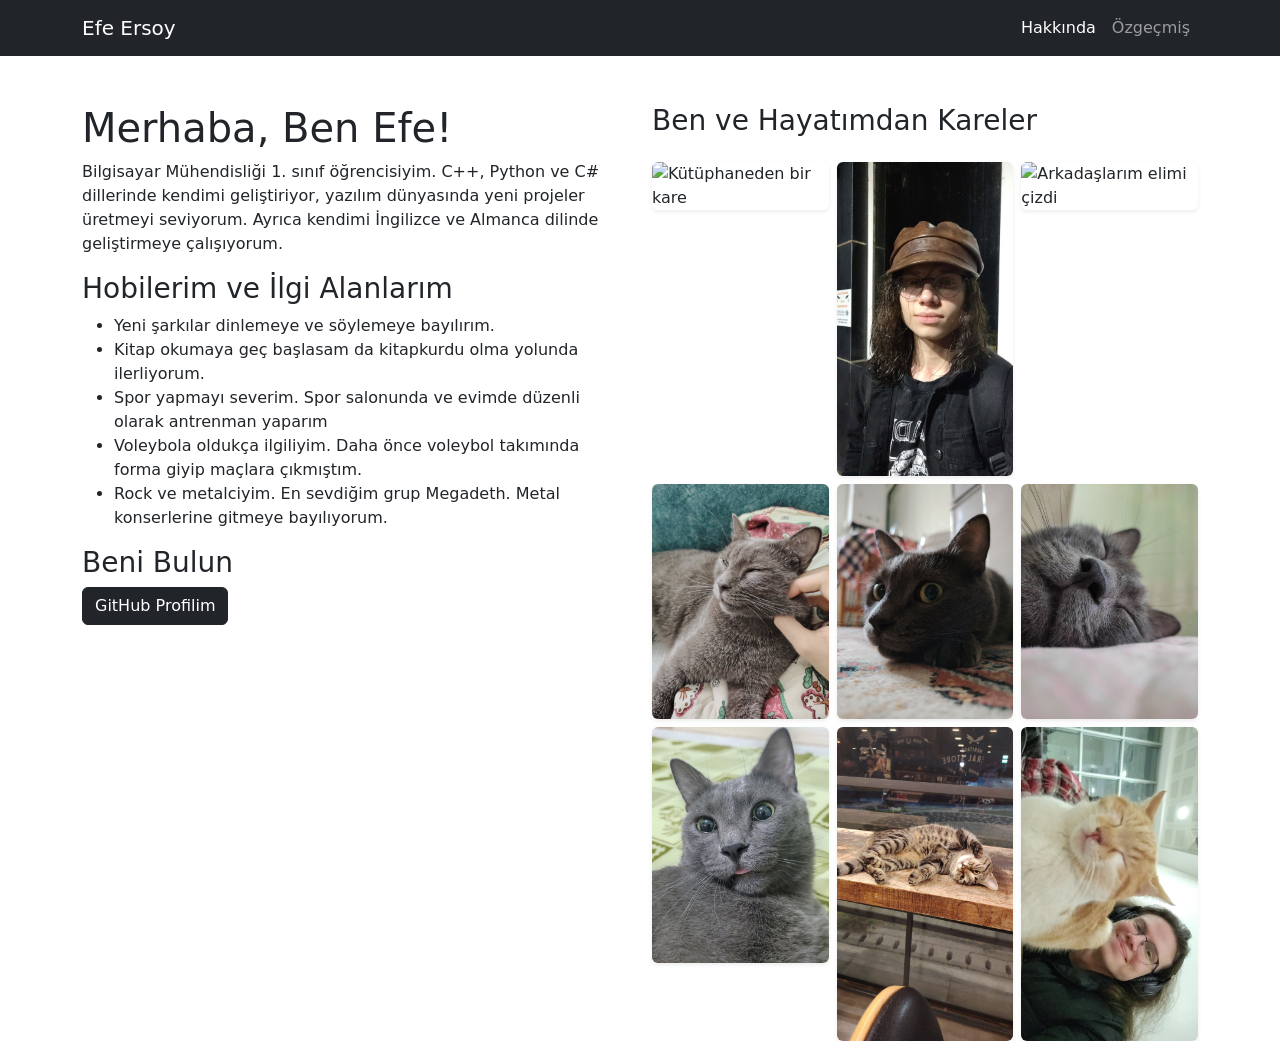
==== index.html @ 8093ba8b "ilk commit: Hakkinda ve CV sayfalari eklendi" ====
<!DOCTYPE html>
<html lang="tr">
<head>
    <meta charset="UTF-8">
    <meta name="viewport" content="width=device-width, initial-scale=1.0">
    <title>Efe Ersoy - Hakkında</title>
    <!-- Bootstrap CSS (Responsive tasarım için) -->
    <link href="https://cdn.jsdelivr.net/npm/bootstrap@5.3.0/dist/css/bootstrap.min.css" rel="stylesheet">
    <link rel="stylesheet" href="css/style.css">
</head>
<body>

    <!-- Menü (Navigasyon) -->
    <nav class="navbar navbar-expand-lg navbar-dark bg-dark">
        <div class="container">
            <a class="navbar-brand" href="index.html">Efe Ersoy</a>
            <div class="collapse navbar-collapse">
                <ul class="navbar-nav ms-auto">
                    <li class="nav-item"><a class="nav-link active" href="index.html">Hakkında</a></li>
                    <li class="nav-item"><a class="nav-link" href="cv.html">Özgeçmiş</a></li>
                </ul>
            </div>
        </div>
    </nav>

    <!-- İçerik Alanı -->
    <div class="container mt-5">
        <div class="row">
            <!-- Kendini Tanıtma -->
            <div class="col-md-6">
                <h1>Merhaba, Ben Efe!</h1>
                <p>Bilgisayar Mühendisliği 1. sınıf öğrencisiyim. C++, Python ve C# dillerinde kendimi geliştiriyor, yazılım dünyasında yeni projeler üretmeyi seviyorum. Ayrıca kendimi İngilizce ve Almanca dilinde geliştirmeye çalışıyorum.</p>
                
                <h3>Hobilerim ve İlgi Alanlarım</h3>
                <ul>
                    <li>Yeni şarkılar dinlemeye ve söylemeye bayılırım.</li>
                    <li>Kitap okumaya geç başlasam da kitapkurdu olma yolunda ilerliyorum.</li>
                    <li>Spor yapmayı severim. Spor salonunda ve evimde düzenli olarak antrenman yaparım</li>
                    <li>Voleybola oldukça ilgiliyim. Daha önce voleybol takımında forma giyip maçlara çıkmıştım.</li>
                    <li>Rock ve metalciyim. En sevdiğim grup Megadeth. Metal konserlerine gitmeye bayılıyorum.</li>
                </ul>

                <!-- Bağlantılar -->
                <h3>Beni Bulun</h3>
                <a href="https://github.com/EfeErsoy-22" target="_blank" class="btn btn-dark">GitHub Profilim</a>
            </div>

            <!-- Medya Öğeleri -->
            <div class="col-md-6">
    <h3 class="mb-4">Ben ve Hayatımdan Kareler</h3>
    
    <!-- 3x3 Galeri Başlangıcı -->
    <div class="row g-2">
        
        <!-- 1. Satır -->
        <div class="col-4">
            <img src="images/ben1.jpg" alt="Kütüphaneden bir kare" class="img-fluid rounded shadow-sm">
        </div>
        <div class="col-4">
            <img src="images/ben2.jpeg" alt="Piknik günü" class="img-fluid rounded shadow-sm">
        </div>
        <div class="col-4">
            <img src="images/ben3.jpg" alt="Arkadaşlarım elimi çizdi" class="img-fluid rounded shadow-sm">
        </div>

        <!-- 2. Satır -->
        <div class="col-4">
            <img src="images/duman1.jpeg" alt="Kedim" class="img-fluid rounded shadow-sm">
        </div>
        <div class="col-4">
            <img src="images/duman2.jpeg" alt="Mutfaktaki Duman" class="img-fluid rounded shadow-sm">
        </div>
        <div class="col-4">
            <img src="images/duman3.jpeg" alt="Uyuyan Duman" class="img-fluid rounded shadow-sm">
        </div>

        <!-- 3. Satır -->
        <div class="col-4">
            <img src="images/duman4.jpeg" alt="Aşı vurulduktan sonra" class="img-fluid rounded shadow-sm">
        </div>
        <div class="col-4">
            <img src="images/kedi1.jpeg" alt="Kafedeki kedi" class="img-fluid rounded shadow-sm">
        </div>
        <div class="col-4">
            <img src="images/kedi2.jpeg" alt="Çınaraltındaki kedi" class="img-fluid rounded shadow-sm">
        </div>

    </div>
</div>
            </div>
        </div>
    </div>

</body>
</html>
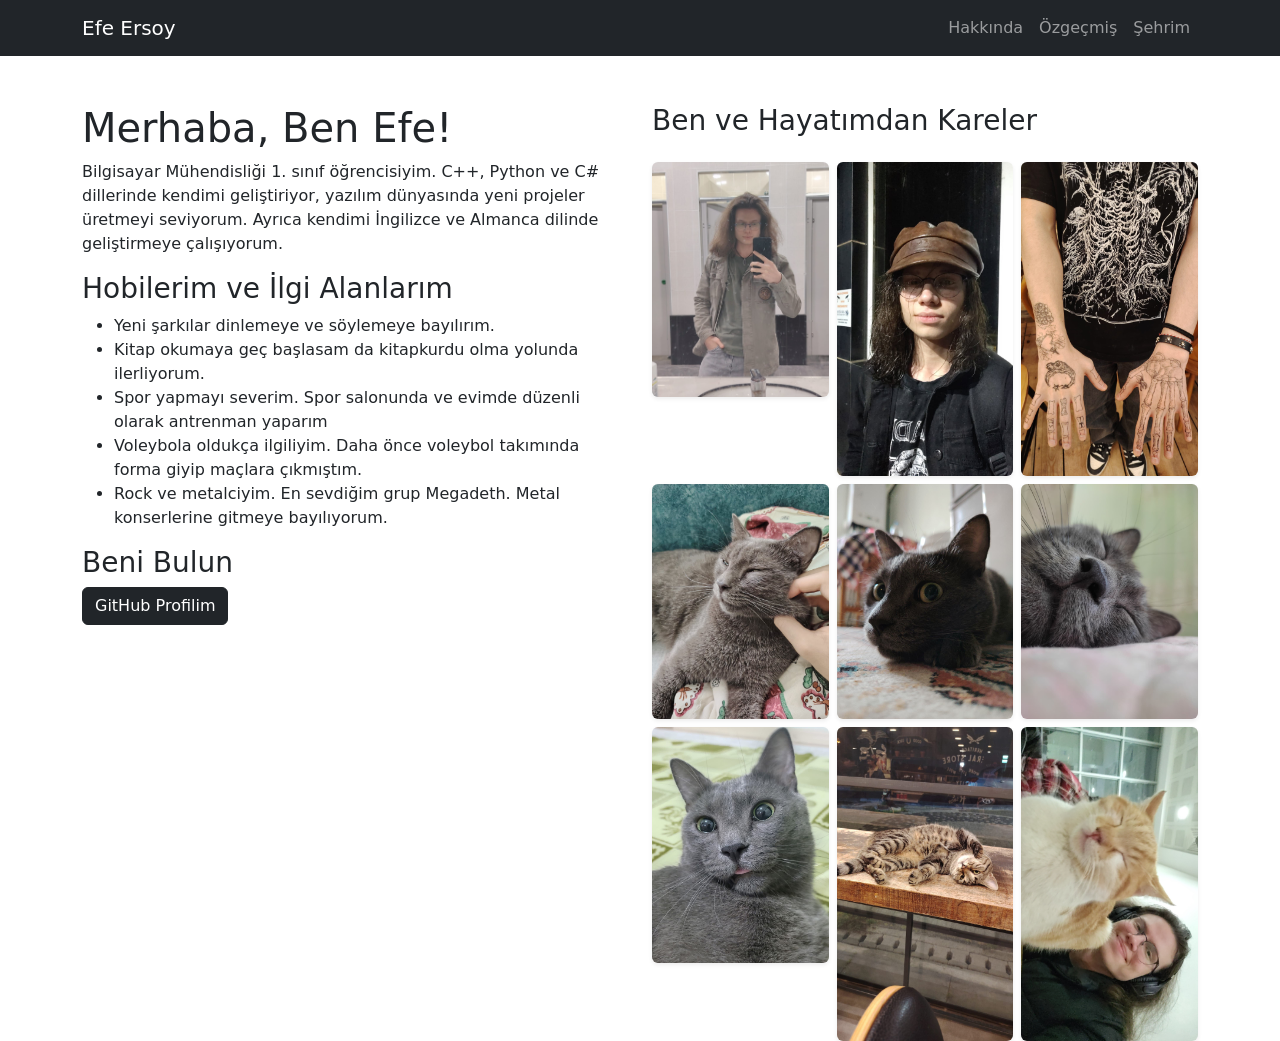
==== commit abb61bae: "Sehrim sayfasi eklendi ve mobil menuler duzeltildi" ====
--- a/index.html
+++ b/index.html
@@ -11,17 +11,25 @@
 <body>
 
     <!-- Menü (Navigasyon) -->
-    <nav class="navbar navbar-expand-lg navbar-dark bg-dark">
-        <div class="container">
-            <a class="navbar-brand" href="index.html">Efe Ersoy</a>
-            <div class="collapse navbar-collapse">
-                <ul class="navbar-nav ms-auto">
-                    <li class="nav-item"><a class="nav-link active" href="index.html">Hakkında</a></li>
-                    <li class="nav-item"><a class="nav-link" href="cv.html">Özgeçmiş</a></li>
-                </ul>
-            </div>
+
+<nav class="navbar navbar-expand-lg navbar-dark bg-dark">
+    <div class="container">
+        <a class="navbar-brand" href="index.html">Efe Ersoy</a>
+
+        <!-- Telefondaki 3 Çizgili Buton -->
+
+        <button class="navbar-toggler" type="button" data-bs-toggle="collapse" data-bs-target="#navbarNav">
+            <span class="navbar-toggler-icon"></span>
+        </button>
+        <div class="collapse navbar-collapse" id="navbarNav">
+            <ul class="navbar-nav ms-auto">
+                <li class="nav-item"><a class="nav-link" href="index.html">Hakkında</a></li>
+                <li class="nav-item"><a class="nav-link" href="cv.html">Özgeçmiş</a></li>
+                <li class="nav-item"><a class="nav-link" href="sehrim.html">Şehrim</a></li>
+            </ul>
         </div>
-    </nav>
+    </div>
+</nav>
 
     <!-- İçerik Alanı -->
     <div class="container mt-5">
@@ -54,13 +62,13 @@
         
         <!-- 1. Satır -->
         <div class="col-4">
-            <img src="images/ben1.jpg" alt="Kütüphaneden bir kare" class="img-fluid rounded shadow-sm">
+            <img src="images/ben1.jpeg" alt="Kütüphaneden bir kare" class="img-fluid rounded shadow-sm">
         </div>
         <div class="col-4">
             <img src="images/ben2.jpeg" alt="Piknik günü" class="img-fluid rounded shadow-sm">
         </div>
         <div class="col-4">
-            <img src="images/ben3.jpg" alt="Arkadaşlarım elimi çizdi" class="img-fluid rounded shadow-sm">
+            <img src="images/ben3.jpeg" alt="Arkadaşlarım elimi çizdi" class="img-fluid rounded shadow-sm">
         </div>
 
         <!-- 2. Satır -->
@@ -90,6 +98,9 @@
             </div>
         </div>
     </div>
+    
+<!-- Bootstrap JS -->
+<script src="https://cdn.jsdelivr.net/npm/bootstrap@5.3.0/dist/js/bootstrap.bundle.min.js"></script>
 
 </body>
 </html>
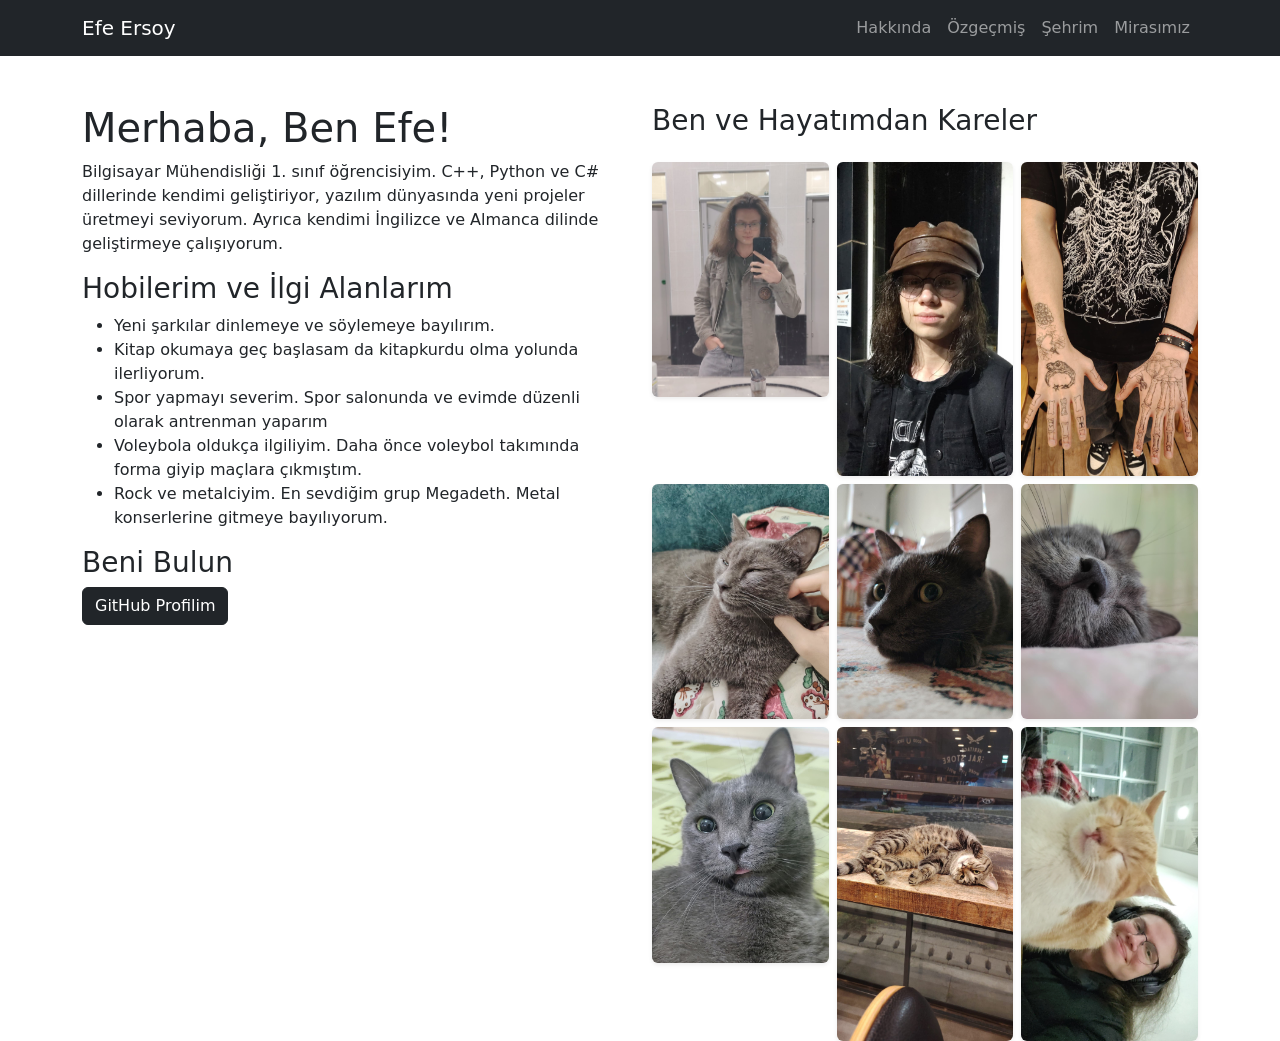
==== commit 8fbe89ea: "Şehrin kültürel mirası sayfası eklendi" ====
--- a/index.html
+++ b/index.html
@@ -26,6 +26,7 @@
                 <li class="nav-item"><a class="nav-link" href="index.html">Hakkında</a></li>
                 <li class="nav-item"><a class="nav-link" href="cv.html">Özgeçmiş</a></li>
                 <li class="nav-item"><a class="nav-link" href="sehrim.html">Şehrim</a></li>
+                <li class="nav-item"><a class="nav-link" href="mirasimiz.html">Mirasımız</a></li>
             </ul>
         </div>
     </div>
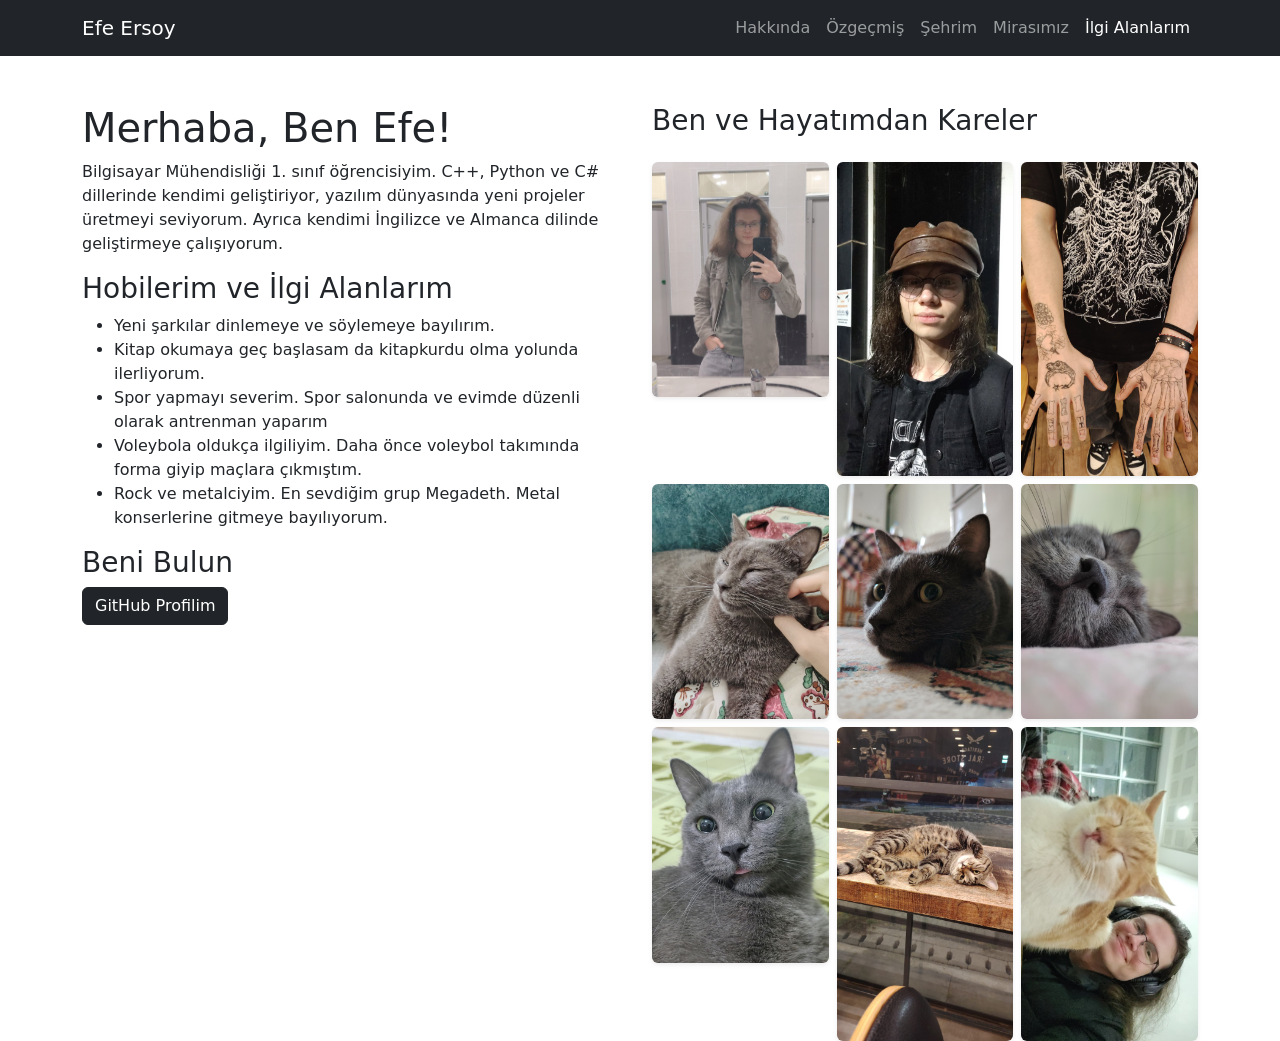
==== commit bc178c8e: "API sayfasi iskeleti kuruldu" ====
--- a/index.html
+++ b/index.html
@@ -27,6 +27,7 @@
                 <li class="nav-item"><a class="nav-link" href="cv.html">Özgeçmiş</a></li>
                 <li class="nav-item"><a class="nav-link" href="sehrim.html">Şehrim</a></li>
                 <li class="nav-item"><a class="nav-link" href="mirasimiz.html">Mirasımız</a></li>
+                <li class="nav-item"><a class="nav-link active" href="ilgi-alanlarim.html">İlgi Alanlarım</a></li>
             </ul>
         </div>
     </div>
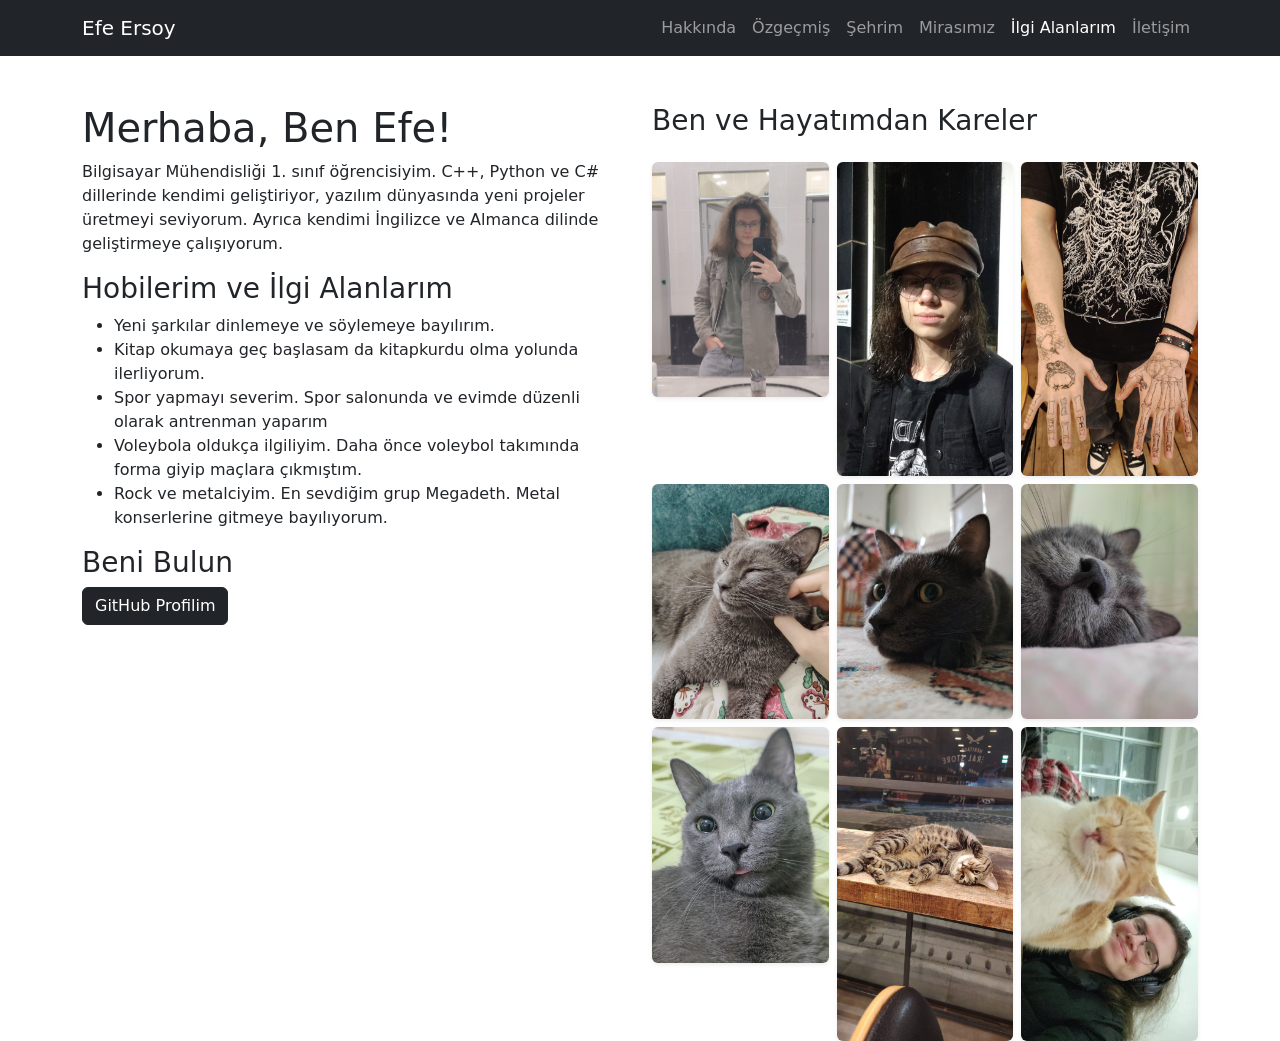
==== commit e02bdb6f: "Iletisim formu arayuzu eklendi ve menuler guncellendi" ====
--- a/index.html
+++ b/index.html
@@ -28,6 +28,7 @@
                 <li class="nav-item"><a class="nav-link" href="sehrim.html">Şehrim</a></li>
                 <li class="nav-item"><a class="nav-link" href="mirasimiz.html">Mirasımız</a></li>
                 <li class="nav-item"><a class="nav-link active" href="ilgi-alanlarim.html">İlgi Alanlarım</a></li>
+                <li class="nav-item"><a class="nav-link" href="iletisim.html">İletişim</a></li>
             </ul>
         </div>
     </div>
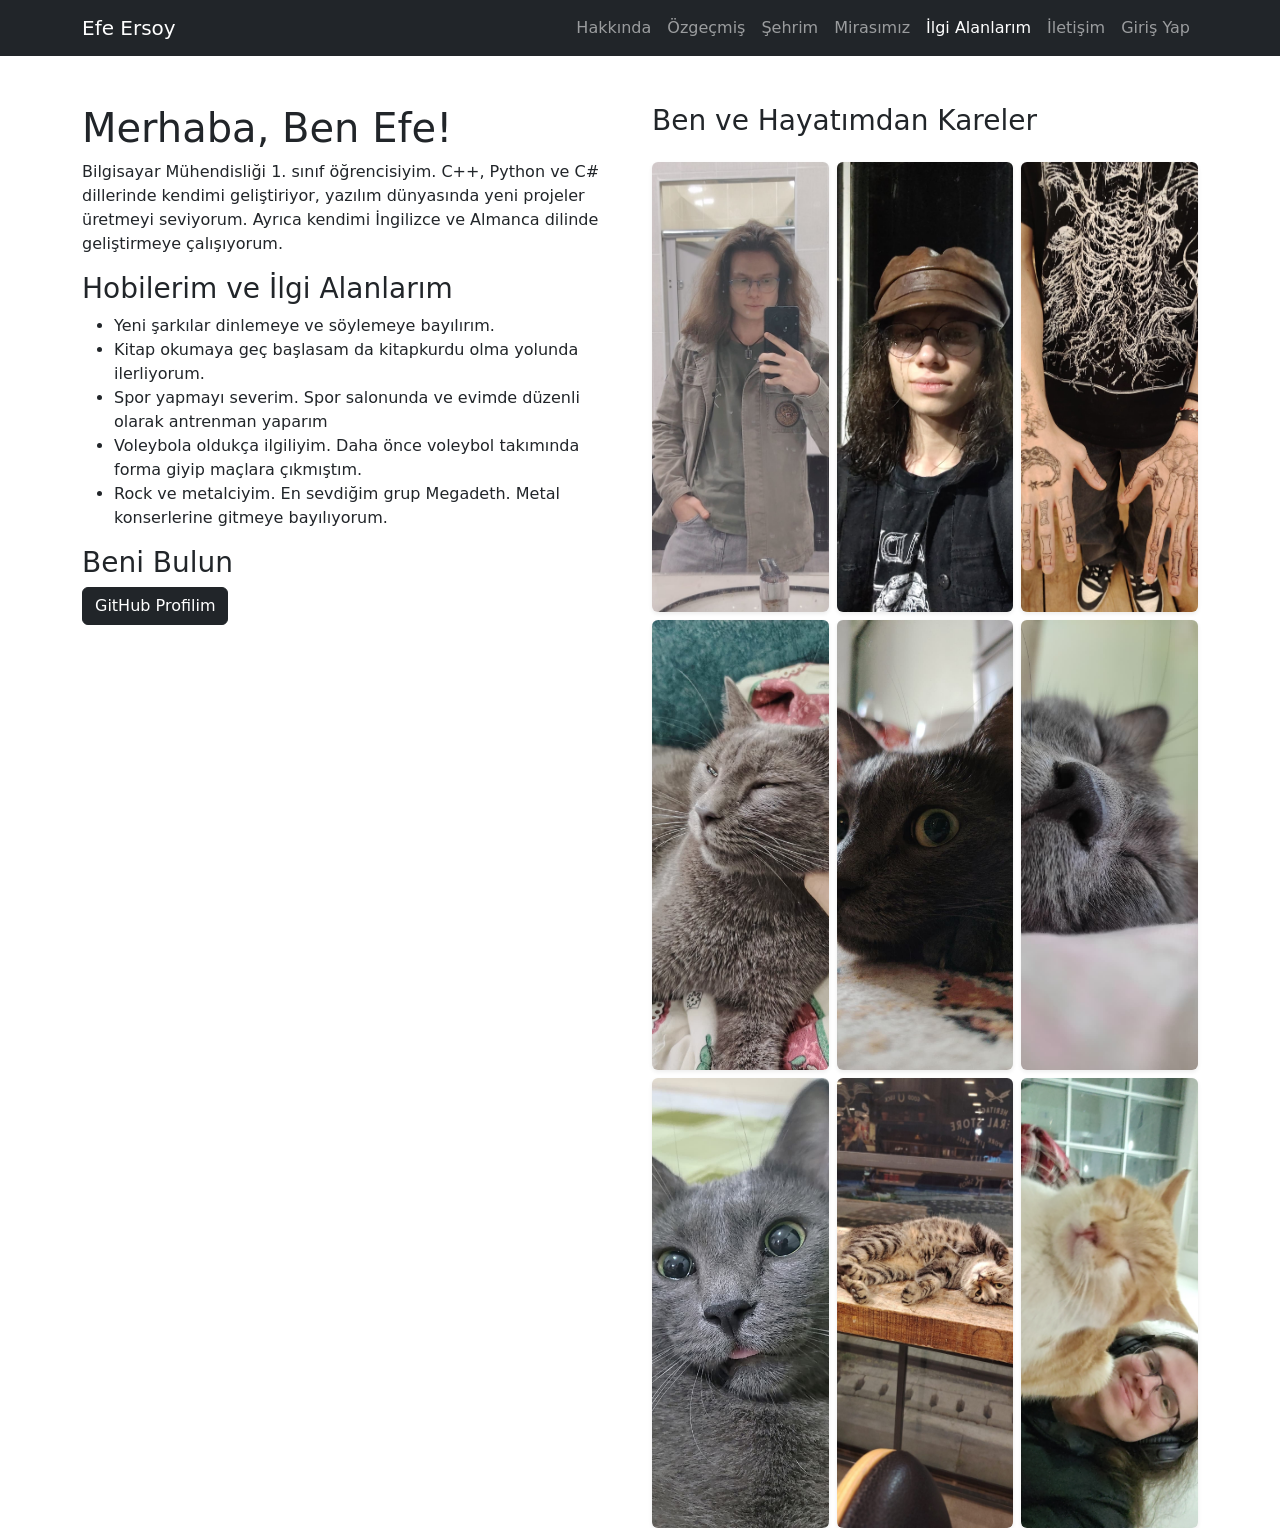
==== commit 2e961594: "PHP Login sistemi ve arayuzu eklendi" ====
--- a/index.html
+++ b/index.html
@@ -29,6 +29,7 @@
                 <li class="nav-item"><a class="nav-link" href="mirasimiz.html">Mirasımız</a></li>
                 <li class="nav-item"><a class="nav-link active" href="ilgi-alanlarim.html">İlgi Alanlarım</a></li>
                 <li class="nav-item"><a class="nav-link" href="iletisim.html">İletişim</a></li>
+                <li class="nav-item"><a class="nav-link" href="login.html">Giriş Yap</a></li>
             </ul>
         </div>
     </div>
@@ -65,35 +66,35 @@
         
         <!-- 1. Satır -->
         <div class="col-4">
-            <img src="images/ben1.jpeg" alt="Kütüphaneden bir kare" class="img-fluid rounded shadow-sm">
+            <img src="images/ben1.jpeg" style="height: 450px; object-fit: cover;" alt="Kütüphaneden bir kare" class="img-fluid rounded shadow-sm">
         </div>
         <div class="col-4">
-            <img src="images/ben2.jpeg" alt="Piknik günü" class="img-fluid rounded shadow-sm">
+            <img src="images/ben2.jpeg" style="height: 450px; object-fit: cover;" alt="Piknik günü" class="img-fluid rounded shadow-sm">
         </div>
         <div class="col-4">
-            <img src="images/ben3.jpeg" alt="Arkadaşlarım elimi çizdi" class="img-fluid rounded shadow-sm">
+            <img src="images/ben3.jpeg" style="height: 450px; object-fit: cover;" alt="Arkadaşlarım elimi çizdi" class="img-fluid rounded shadow-sm">
         </div>
 
         <!-- 2. Satır -->
         <div class="col-4">
-            <img src="images/duman1.jpeg" alt="Kedim" class="img-fluid rounded shadow-sm">
+            <img src="images/duman1.jpeg" style="height: 450px; object-fit: cover;" alt="Kedim" class="img-fluid rounded shadow-sm">
         </div>
         <div class="col-4">
-            <img src="images/duman2.jpeg" alt="Mutfaktaki Duman" class="img-fluid rounded shadow-sm">
+            <img src="images/duman2.jpeg" style="height: 450px; object-fit: cover;" alt="Mutfaktaki Duman" class="img-fluid rounded shadow-sm">
         </div>
         <div class="col-4">
-            <img src="images/duman3.jpeg" alt="Uyuyan Duman" class="img-fluid rounded shadow-sm">
+            <img src="images/duman3.jpeg" style="height: 450px; object-fit: cover;  " alt="Uyuyan Duman" class="img-fluid rounded shadow-sm">
         </div>
 
         <!-- 3. Satır -->
         <div class="col-4">
-            <img src="images/duman4.jpeg" alt="Aşı vurulduktan sonra" class="img-fluid rounded shadow-sm">
+            <img src="images/duman4.jpeg" style="height: 450px; object-fit: cover;" alt="Aşı vurulduktan sonra" class="img-fluid rounded shadow-sm">
         </div>
         <div class="col-4">
-            <img src="images/kedi1.jpeg" alt="Kafedeki kedi" class="img-fluid rounded shadow-sm">
+            <img src="images/kedi1.jpeg" style="height: 450px; object-fit: cover;" alt="Kafedeki kedi" class="img-fluid rounded shadow-sm">
         </div>
         <div class="col-4">
-            <img src="images/kedi2.jpeg" alt="Çınaraltındaki kedi" class="img-fluid rounded shadow-sm">
+            <img src="images/kedi2.jpeg" style="height: 450px; object-fit: cover;" alt="Çınaraltındaki kedi" class="img-fluid rounded shadow-sm">
         </div>
 
     </div>
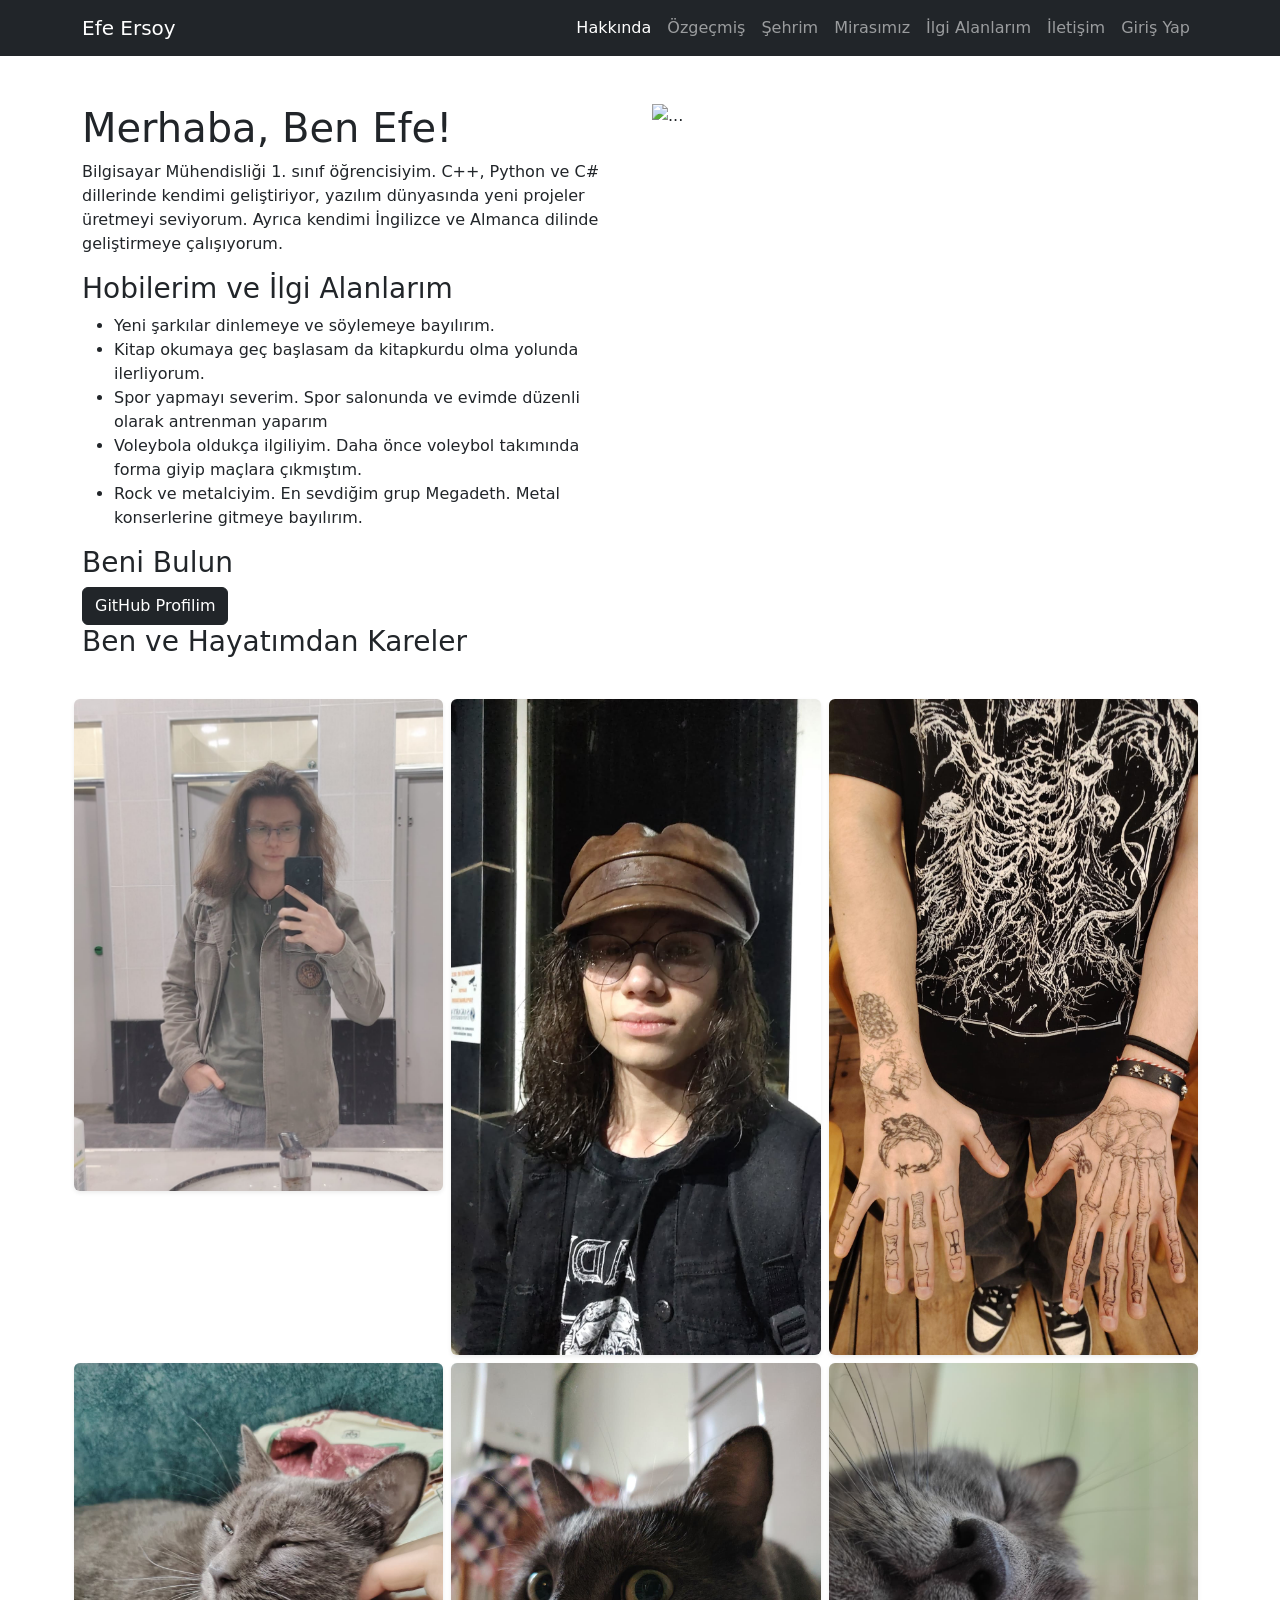
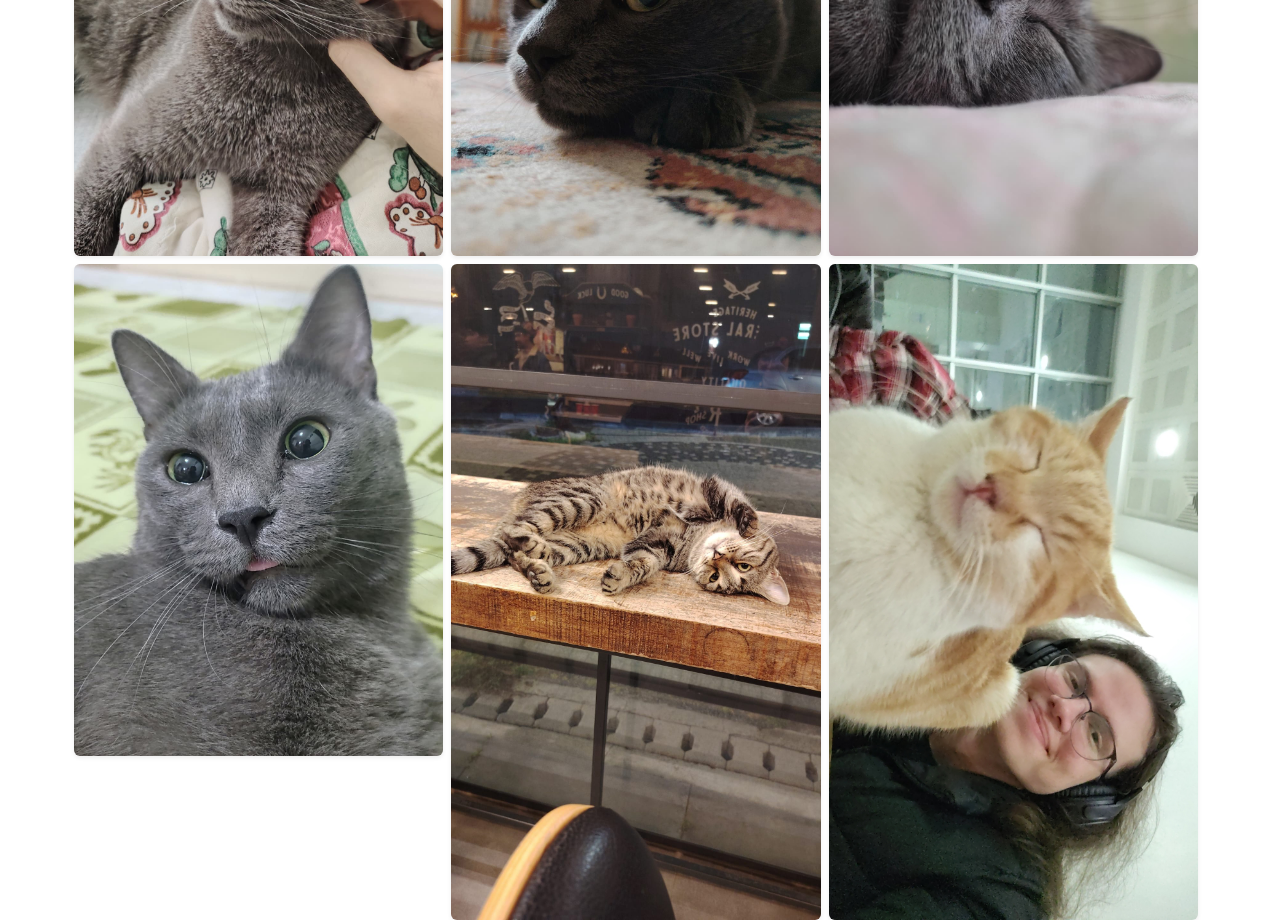
==== commit 1f81159e: "Sunucu tarafı işlemleri yapıldı. Estetik birkaç iyileştirme gerçekleştirildi." ====
--- a/index.html
+++ b/index.html
@@ -10,7 +10,7 @@
 </head>
 <body>
 
-    <!-- Menü (Navigasyon) -->
+    <!-- Navigasyon -->
 
 <nav class="navbar navbar-expand-lg navbar-dark bg-dark">
     <div class="container">
@@ -23,11 +23,11 @@
         </button>
         <div class="collapse navbar-collapse" id="navbarNav">
             <ul class="navbar-nav ms-auto">
-                <li class="nav-item"><a class="nav-link" href="index.html">Hakkında</a></li>
+                <li class="nav-item"><a class="nav-link active" href="index.html">Hakkında</a></li>
                 <li class="nav-item"><a class="nav-link" href="cv.html">Özgeçmiş</a></li>
                 <li class="nav-item"><a class="nav-link" href="sehrim.html">Şehrim</a></li>
                 <li class="nav-item"><a class="nav-link" href="mirasimiz.html">Mirasımız</a></li>
-                <li class="nav-item"><a class="nav-link active" href="ilgi-alanlarim.html">İlgi Alanlarım</a></li>
+                <li class="nav-item"><a class="nav-link" href="ilgi-alanlarim.html">İlgi Alanlarım</a></li>
                 <li class="nav-item"><a class="nav-link" href="iletisim.html">İletişim</a></li>
                 <li class="nav-item"><a class="nav-link" href="login.html">Giriş Yap</a></li>
             </ul>
@@ -49,7 +49,7 @@
                     <li>Kitap okumaya geç başlasam da kitapkurdu olma yolunda ilerliyorum.</li>
                     <li>Spor yapmayı severim. Spor salonunda ve evimde düzenli olarak antrenman yaparım</li>
                     <li>Voleybola oldukça ilgiliyim. Daha önce voleybol takımında forma giyip maçlara çıkmıştım.</li>
-                    <li>Rock ve metalciyim. En sevdiğim grup Megadeth. Metal konserlerine gitmeye bayılıyorum.</li>
+                    <li>Rock ve metalciyim. En sevdiğim grup Megadeth. Metal konserlerine gitmeye bayılırım.</li>
                 </ul>
 
                 <!-- Bağlantılar -->
@@ -58,7 +58,9 @@
             </div>
 
             <!-- Medya Öğeleri -->
-            <div class="col-md-6">
+            <div class="col-6 col-md-6"> 
+    <img src="..." class="d-block w-100 slider-resim" alt="...">
+</div>
     <h3 class="mb-4">Ben ve Hayatımdan Kareler</h3>
     
     <!-- 3x3 Galeri Başlangıcı -->
@@ -66,35 +68,35 @@
         
         <!-- 1. Satır -->
         <div class="col-4">
-            <img src="images/ben1.jpeg" style="height: 450px; object-fit: cover;" alt="Kütüphaneden bir kare" class="img-fluid rounded shadow-sm">
+            <img src="images/ben1.jpeg"  alt="Kütüphaneden bir kare" class="img-fluid rounded shadow-sm">
         </div>
         <div class="col-4">
-            <img src="images/ben2.jpeg" style="height: 450px; object-fit: cover;" alt="Piknik günü" class="img-fluid rounded shadow-sm">
+            <img src="images/ben2.jpeg"  alt="Piknik günü" class="img-fluid rounded shadow-sm">
         </div>
         <div class="col-4">
-            <img src="images/ben3.jpeg" style="height: 450px; object-fit: cover;" alt="Arkadaşlarım elimi çizdi" class="img-fluid rounded shadow-sm">
+            <img src="images/ben3.jpeg"  alt="Arkadaşlarım elimi çizdi" class="img-fluid rounded shadow-sm">
         </div>
 
         <!-- 2. Satır -->
         <div class="col-4">
-            <img src="images/duman1.jpeg" style="height: 450px; object-fit: cover;" alt="Kedim" class="img-fluid rounded shadow-sm">
+            <img src="images/duman1.jpeg"  alt="Kedim" class="img-fluid rounded shadow-sm">
         </div>
         <div class="col-4">
-            <img src="images/duman2.jpeg" style="height: 450px; object-fit: cover;" alt="Mutfaktaki Duman" class="img-fluid rounded shadow-sm">
+            <img src="images/duman2.jpeg"  alt="Mutfaktaki Duman" class="img-fluid rounded shadow-sm">
         </div>
         <div class="col-4">
-            <img src="images/duman3.jpeg" style="height: 450px; object-fit: cover;  " alt="Uyuyan Duman" class="img-fluid rounded shadow-sm">
+            <img src="images/duman3.jpeg"   alt="Uyuyan Duman" class="img-fluid rounded shadow-sm">
         </div>
 
         <!-- 3. Satır -->
         <div class="col-4">
-            <img src="images/duman4.jpeg" style="height: 450px; object-fit: cover;" alt="Aşı vurulduktan sonra" class="img-fluid rounded shadow-sm">
+            <img src="images/duman4.jpeg"  alt="Aşı vurulduktan sonra" class="img-fluid rounded shadow-sm">
         </div>
         <div class="col-4">
-            <img src="images/kedi1.jpeg" style="height: 450px; object-fit: cover;" alt="Kafedeki kedi" class="img-fluid rounded shadow-sm">
+            <img src="images/kedi1.jpeg"  alt="Kafedeki kedi" class="img-fluid rounded shadow-sm">
         </div>
         <div class="col-4">
-            <img src="images/kedi2.jpeg" style="height: 450px; object-fit: cover;" alt="Çınaraltındaki kedi" class="img-fluid rounded shadow-sm">
+            <img src="images/kedi2.jpeg"  alt="Çınaraltındaki kedi" class="img-fluid rounded shadow-sm">
         </div>
 
     </div>
--- a/css/style.css
+++ b/css/style.css
@@ -0,0 +1,13 @@
+/* PC Ekranları İçin Sabit Boy */
+.slider-resim {
+    height: 500px;
+    object-fit: cover;
+}
+
+/* Telefon Ekranları */
+@media (max-width: 768px) {
+    .slider-resim {
+        height: 250px;
+    }
+    
+}
